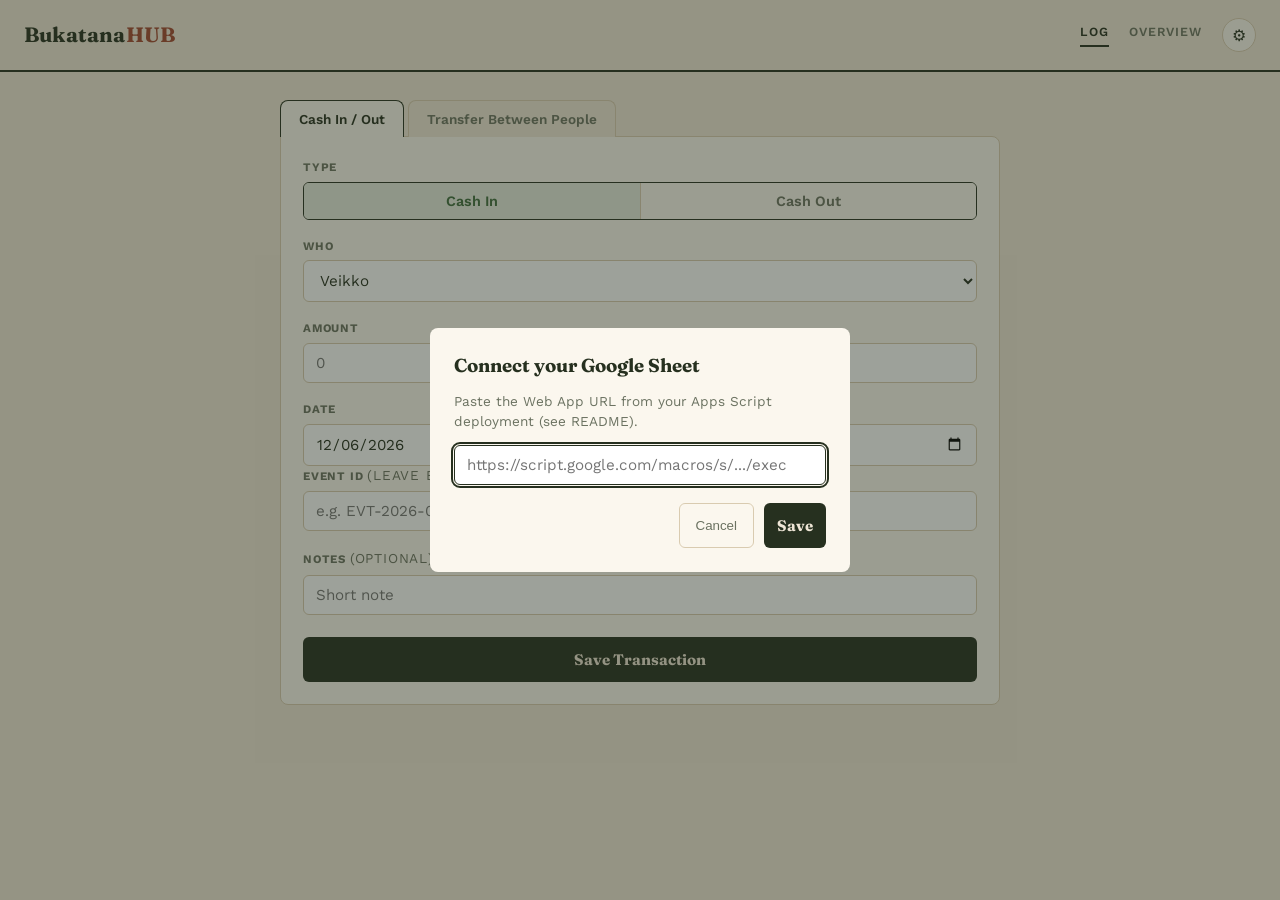
==== index.html @ 2f3deb7f "Add files via upload" ====
<!DOCTYPE html>
<html lang="en">
<head>
<meta charset="UTF-8">
<meta name="viewport" content="width=device-width, initial-scale=1.0">
<title>BukatanaHUB — Log Cash Flow</title>
<link rel="stylesheet" href="style.css">
</head>
<body>
<header class="topbar">
  <div class="brand">Bukatana<span>HUB</span></div>
  <nav>
    <a href="index.html" class="active">Log</a>
    <a href="overview.html">Overview</a>
    <button id="settingsBtn" class="icon-btn" title="Data source settings" type="button">⚙</button>
  </nav>
</header>

<main class="page">
  <div class="tabs">
    <button class="tab-btn active" data-tab="transaction" type="button">Cash In / Out</button>
    <button class="tab-btn" data-tab="transfer" type="button">Transfer Between People</button>
  </div>

  <section id="transaction" class="tab-panel active card">
    <form id="txForm">
      <label class="field-label">Type</label>
      <div class="segmented" id="typeToggle">
        <button type="button" class="seg-btn in active" data-value="Cash In">Cash In</button>
        <button type="button" class="seg-btn out" data-value="Cash Out">Cash Out</button>
      </div>

      <label class="field-label" for="txPerson">Who</label>
      <select id="txPerson" required></select>

      <label class="field-label" for="txAmount">Amount</label>
      <input type="number" id="txAmount" min="0" step="1" placeholder="0" required>

      <label class="field-label" for="txDate">Date</label>
      <input type="date" id="txDate" required>

      <div id="eventOutBlock">
        <label class="field-label">Related to</label>
        <div class="segmented" id="eventToggle">
          <button type="button" class="seg-btn active" data-value="General">General</button>
          <button type="button" class="seg-btn" data-value="Event">Event ID</button>
        </div>
      </div>

      <div id="eventIdBlock" class="hidden">
        <label class="field-label" for="txEventId">Event ID</label>
        <input type="text" id="txEventId" placeholder="e.g. EVT-2026-08">
      </div>

      <div id="eventInBlock" class="hidden">
        <label class="field-label" for="txEventIdIn">Event ID <span class="muted">(leave blank if not tied to an event)</span></label>
        <input type="text" id="txEventIdIn" placeholder="e.g. EVT-2026-08">
      </div>

      <div id="categoryBlock" class="hidden">
        <label class="field-label" for="txCategory">Expense Category</label>
        <select id="txCategory"></select>
      </div>

      <label class="field-label" for="txNotes">Notes <span class="muted">(optional)</span></label>
      <input type="text" id="txNotes" placeholder="Short note">

      <button type="submit" class="submit-btn">Save Transaction</button>
    </form>
  </section>

  <section id="transfer" class="tab-panel card">
    <form id="trForm">
      <label class="field-label" for="trFrom">From</label>
      <select id="trFrom" required></select>

      <label class="field-label" for="trTo">To</label>
      <select id="trTo" required></select>

      <label class="field-label" for="trAmount">Amount</label>
      <input type="number" id="trAmount" min="0" step="1" placeholder="0" required>

      <label class="field-label" for="trDate">Date</label>
      <input type="date" id="trDate" required>

      <label class="field-label" for="trNotes">Notes <span class="muted">(optional)</span></label>
      <input type="text" id="trNotes" placeholder="Short note">

      <button type="submit" class="submit-btn">Save Transfer</button>
    </form>
  </section>
</main>

<dialog id="settingsDialog">
  <form id="settingsForm">
    <h3>Connect your Google Sheet</h3>
    <p class="muted">Paste the Web App URL from your Apps Script deployment (see README).</p>
    <input type="url" id="apiUrlInput" placeholder="https://script.google.com/macros/s/.../exec" required>
    <div class="dialog-actions">
      <button type="button" id="cancelSettings">Cancel</button>
      <button type="submit" class="submit-btn" style="margin-top:0;width:auto;">Save</button>
    </div>
  </form>
</dialog>

<div id="toast" class="toast"></div>

<script src="config.js"></script>
<script src="app.js"></script>
<script src="log.js"></script>
</body>
</html>
---- style.css ----
@import url('https://fonts.googleapis.com/css2?family=Fraunces:wght@500;600;700&family=Work+Sans:wght@400;500;600;700&family=JetBrains+Mono:wght@500;600&display=swap');

:root {
  --paper: #EFE6D6;
  --paper-card: #FBF7EE;
  --line: #D9CBB0;
  --ink: #26301F;
  --ink-soft: #6B7261;
  --credit: #3F6B3D;
  --credit-bg: #E4EBDE;
  --debit: #A1462F;
  --debit-bg: #F3E1DA;
  --radius: 8px;
  --font-display: 'Fraunces', Georgia, serif;
  --font-body: 'Work Sans', -apple-system, sans-serif;
  --font-mono: 'JetBrains Mono', 'Courier New', monospace;
}

* { box-sizing: border-box; }

body {
  margin: 0;
  background: var(--paper);
  color: var(--ink);
  font-family: var(--font-body);
  line-height: 1.45;
}

.muted { color: var(--ink-soft); font-size: 0.85rem; font-weight: 400; }
.hidden { display: none !important; }

/* ---- Topbar ---- */
.topbar {
  display: flex;
  align-items: center;
  justify-content: space-between;
  padding: 18px 24px;
  border-bottom: 2px solid var(--ink);
  background: var(--paper);
  position: sticky;
  top: 0;
  z-index: 5;
}
.brand {
  font-family: var(--font-display);
  font-weight: 700;
  font-size: 1.3rem;
  letter-spacing: 0.01em;
}
.brand span { color: var(--debit); }
.topbar nav { display: flex; align-items: center; gap: 20px; }
.topbar nav a {
  text-decoration: none;
  color: var(--ink-soft);
  font-size: 0.78rem;
  letter-spacing: 0.08em;
  text-transform: uppercase;
  font-weight: 600;
  padding-bottom: 4px;
  border-bottom: 2px solid transparent;
}
.topbar nav a.active, .topbar nav a:hover { color: var(--ink); border-bottom-color: var(--ink); }
.icon-btn {
  border: 1px solid var(--line);
  background: var(--paper-card);
  border-radius: 50%;
  width: 34px;
  height: 34px;
  font-size: 1rem;
  cursor: pointer;
  color: var(--ink);
}
.icon-btn:hover { border-color: var(--ink); }

/* ---- Page layout ---- */
.page { max-width: 760px; margin: 0 auto; padding: 28px 20px 80px; }

h2 {
  font-family: var(--font-display);
  font-size: 1.05rem;
  font-weight: 600;
  margin: 0 0 4px;
}

/* ---- Tabs (ledger folder tabs) ---- */
.tabs { display: flex; gap: 4px; margin-bottom: -1px; }
.tab-btn {
  font-family: var(--font-body);
  font-weight: 600;
  font-size: 0.85rem;
  padding: 10px 18px;
  background: var(--paper);
  border: 1px solid var(--line);
  border-bottom: none;
  border-radius: 8px 8px 0 0;
  color: var(--ink-soft);
  cursor: pointer;
}
.tab-btn.active { background: var(--paper-card); color: var(--ink); border-color: var(--ink); }

.card {
  background: var(--paper-card);
  border: 1px solid var(--line);
  border-radius: var(--radius);
  padding: 22px;
  margin-bottom: 22px;
}
.tab-panel { display: none; border-top-left-radius: 0; }
.tab-panel.active { display: block; }

/* ---- Forms ---- */
.field-label {
  display: block;
  font-size: 0.72rem;
  font-weight: 700;
  text-transform: uppercase;
  letter-spacing: 0.07em;
  color: var(--ink-soft);
  margin: 18px 0 6px;
}
.field-label:first-of-type { margin-top: 0; }

input[type="text"], input[type="number"], input[type="date"], input[type="url"], select {
  width: 100%;
  padding: 10px 12px;
  font-family: var(--font-body);
  font-size: 0.95rem;
  color: var(--ink);
  background: #fff;
  border: 1px solid var(--line);
  border-radius: 6px;
}
input:focus, select:focus {
  outline: 2px solid var(--ink);
  outline-offset: 1px;
  border-color: var(--ink);
}

.segmented { display: flex; border: 1px solid var(--ink); border-radius: 6px; overflow: hidden; }
.seg-btn {
  flex: 1;
  padding: 10px 12px;
  font-family: var(--font-body);
  font-weight: 600;
  font-size: 0.9rem;
  background: var(--paper-card);
  color: var(--ink-soft);
  border: none;
  border-right: 1px solid var(--line);
  cursor: pointer;
}
.seg-btn:last-child { border-right: none; }
.seg-btn.active { color: var(--ink); background: #fff; }
.seg-btn.in.active { background: var(--credit-bg); color: var(--credit); }
.seg-btn.out.active { background: var(--debit-bg); color: var(--debit); }

.submit-btn {
  margin-top: 22px;
  width: 100%;
  padding: 13px;
  font-family: var(--font-display);
  font-weight: 700;
  font-size: 0.95rem;
  background: var(--ink);
  color: var(--paper);
  border: none;
  border-radius: 6px;
  cursor: pointer;
}
.submit-btn:hover { background: #3a4830; }

/* ---- Overview stats ---- */
.stat-grid { display: grid; grid-template-columns: repeat(3, 1fr); gap: 14px; margin-bottom: 22px; }
.stat-card {
  background: var(--paper-card);
  border: 1px solid var(--line);
  border-left: 4px solid var(--ink);
  border-radius: var(--radius);
  padding: 16px 18px;
}
.stat-card.in { border-left-color: var(--credit); }
.stat-card.out { border-left-color: var(--debit); }
.stat-label { font-size: 0.72rem; text-transform: uppercase; letter-spacing: 0.06em; color: var(--ink-soft); font-weight: 700; }
.stat-value { font-family: var(--font-mono); font-variant-numeric: tabular-nums; font-size: 1.5rem; font-weight: 600; margin-top: 6px; }

.balance-grid { display: grid; grid-template-columns: repeat(auto-fit, minmax(130px, 1fr)); gap: 12px; margin-top: 14px; }
.balance-card { border: 1px solid var(--line); border-radius: var(--radius); padding: 14px; text-align: center; background: #fff; }
.balance-name { font-weight: 600; font-size: 0.85rem; margin-bottom: 6px; }
.balance-amount { font-family: var(--font-mono); font-variant-numeric: tabular-nums; font-size: 1.15rem; font-weight: 600; }
.balance-card.positive .balance-amount { color: var(--credit); }
.balance-card.negative .balance-amount { color: var(--debit); }

.event-row {
  display: flex;
  justify-content: space-between;
  padding: 10px 2px;
  border-bottom: 1px solid var(--line);
  font-size: 0.92rem;
}
.event-row:last-child { border-bottom: none; }
.event-row span:last-child { font-family: var(--font-mono); font-variant-numeric: tabular-nums; }

/* ---- Toast ---- */
.toast {
  position: fixed;
  bottom: 24px;
  left: 50%;
  transform: translate(-50%, 12px);
  background: var(--ink);
  color: var(--paper);
  padding: 12px 20px;
  border-radius: 6px;
  font-size: 0.88rem;
  font-weight: 600;
  opacity: 0;
  pointer-events: none;
  transition: opacity 0.2s, transform 0.2s;
}
.toast.show { opacity: 1; transform: translate(-50%, 0); }
.toast.error { background: var(--debit); }

/* ---- Settings dialog ---- */
dialog {
  border: none;
  border-radius: var(--radius);
  padding: 24px;
  max-width: 420px;
  width: 90%;
  background: var(--paper-card);
  color: var(--ink);
}
dialog::backdrop { background: rgba(38, 48, 31, 0.45); }
dialog h3 { font-family: var(--font-display); margin: 0 0 6px; }
.dialog-actions { display: flex; justify-content: flex-end; gap: 10px; margin-top: 18px; }
.dialog-actions button[type="button"] {
  background: none;
  border: 1px solid var(--line);
  border-radius: 6px;
  padding: 10px 16px;
  cursor: pointer;
  color: var(--ink-soft);
}

@media (max-width: 640px) {
  .stat-grid { grid-template-columns: 1fr; }
  .page { padding: 20px 14px 70px; }
  .topbar { padding: 14px 16px; }
}
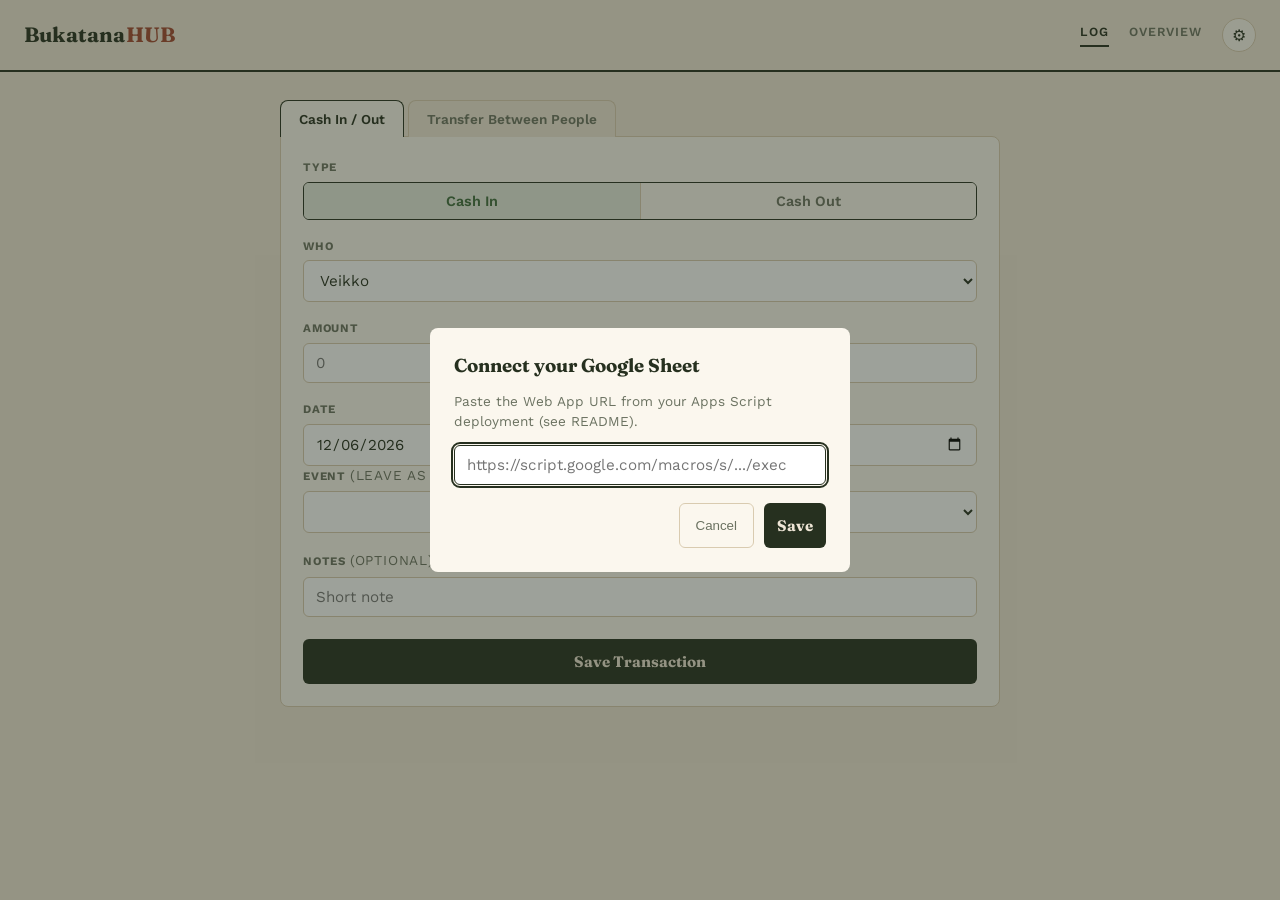
==== commit e2ce9d82: "Add files via upload" ====
--- a/index.html
+++ b/index.html
@@ -48,13 +48,15 @@
       </div>
 
       <div id="eventIdBlock" class="hidden">
-        <label class="field-label" for="txEventId">Event ID</label>
-        <input type="text" id="txEventId" placeholder="e.g. EVT-2026-08">
+        <label class="field-label" for="txEventId">Event</label>
+        <select id="txEventId"></select>
+        <input type="text" id="txNewEventName" class="hidden" placeholder="New event name" style="margin-top:8px;">
       </div>
 
       <div id="eventInBlock" class="hidden">
-        <label class="field-label" for="txEventIdIn">Event ID <span class="muted">(leave blank if not tied to an event)</span></label>
-        <input type="text" id="txEventIdIn" placeholder="e.g. EVT-2026-08">
+        <label class="field-label" for="txEventIdIn">Event <span class="muted">(leave as "— None —" if not tied to an event)</span></label>
+        <select id="txEventIdIn"></select>
+        <input type="text" id="txNewEventNameIn" class="hidden" placeholder="New event name" style="margin-top:8px;">
       </div>
 
       <div id="categoryBlock" class="hidden">
